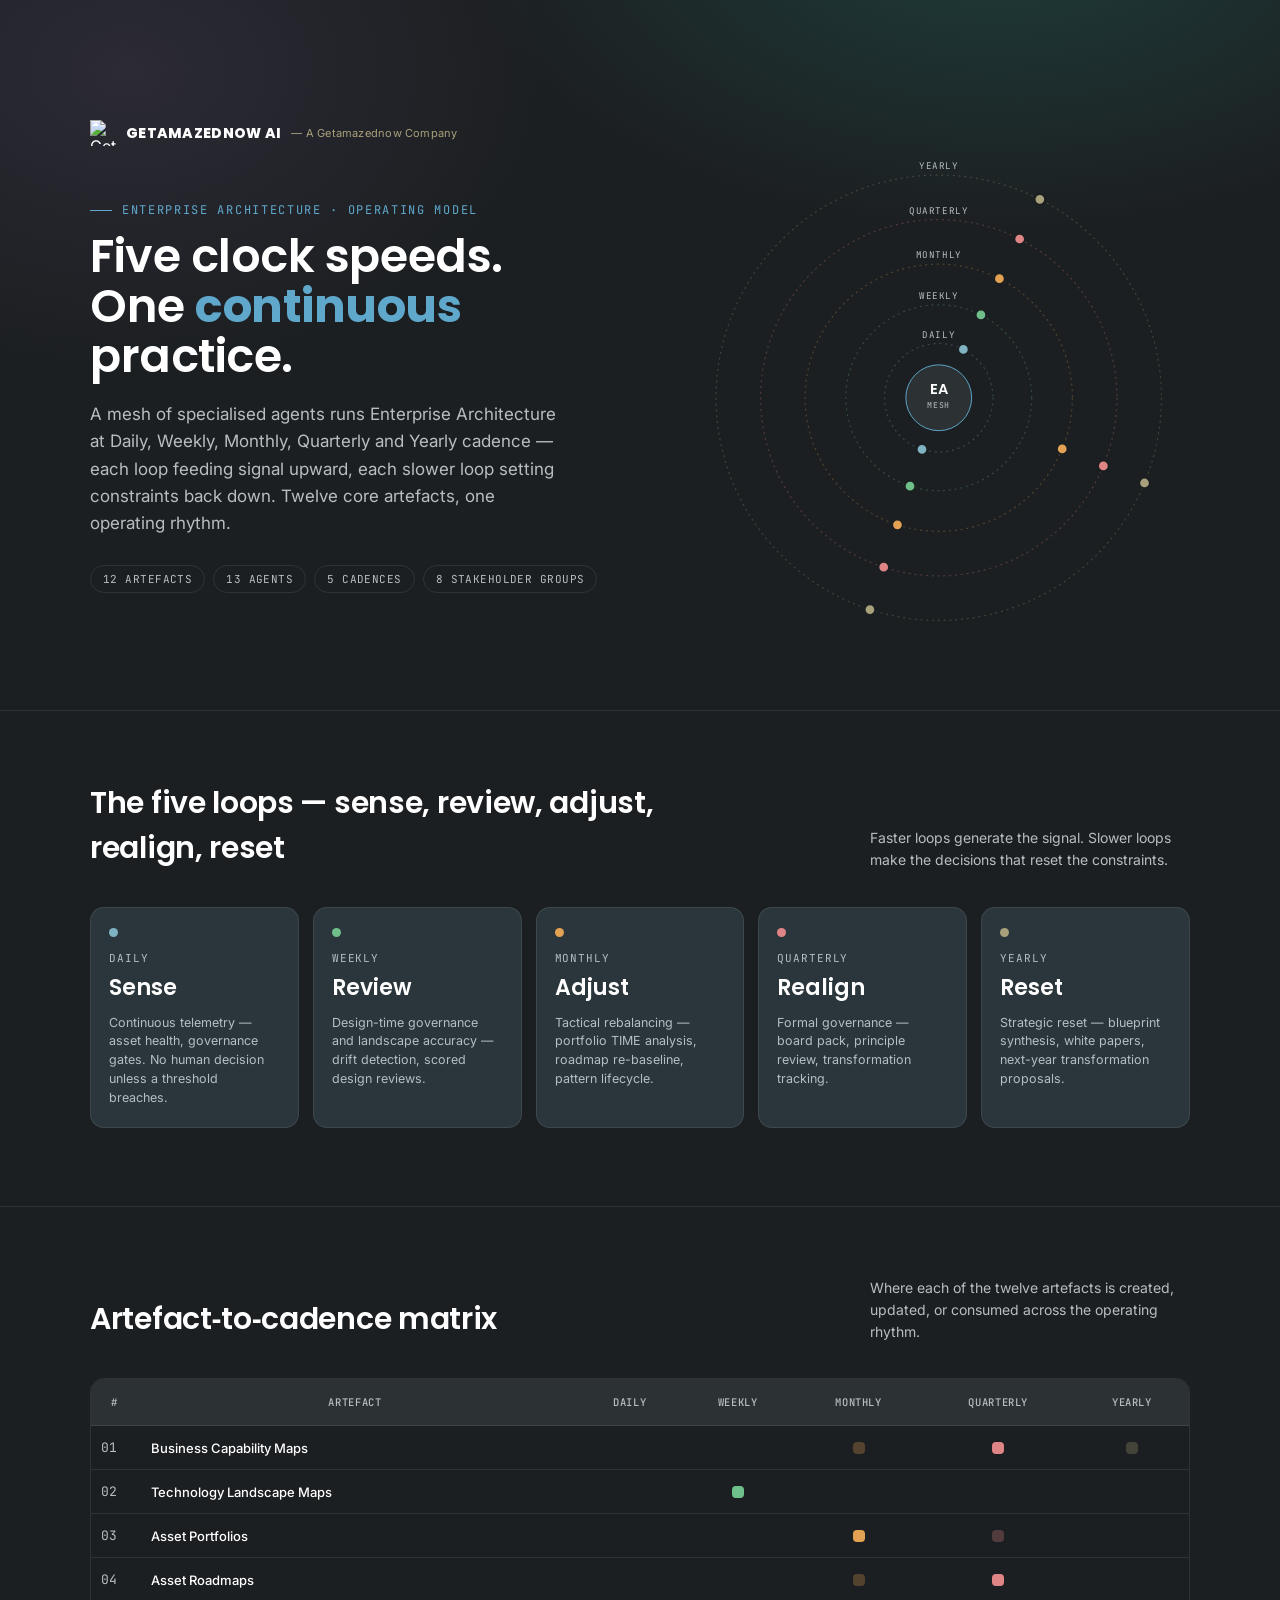
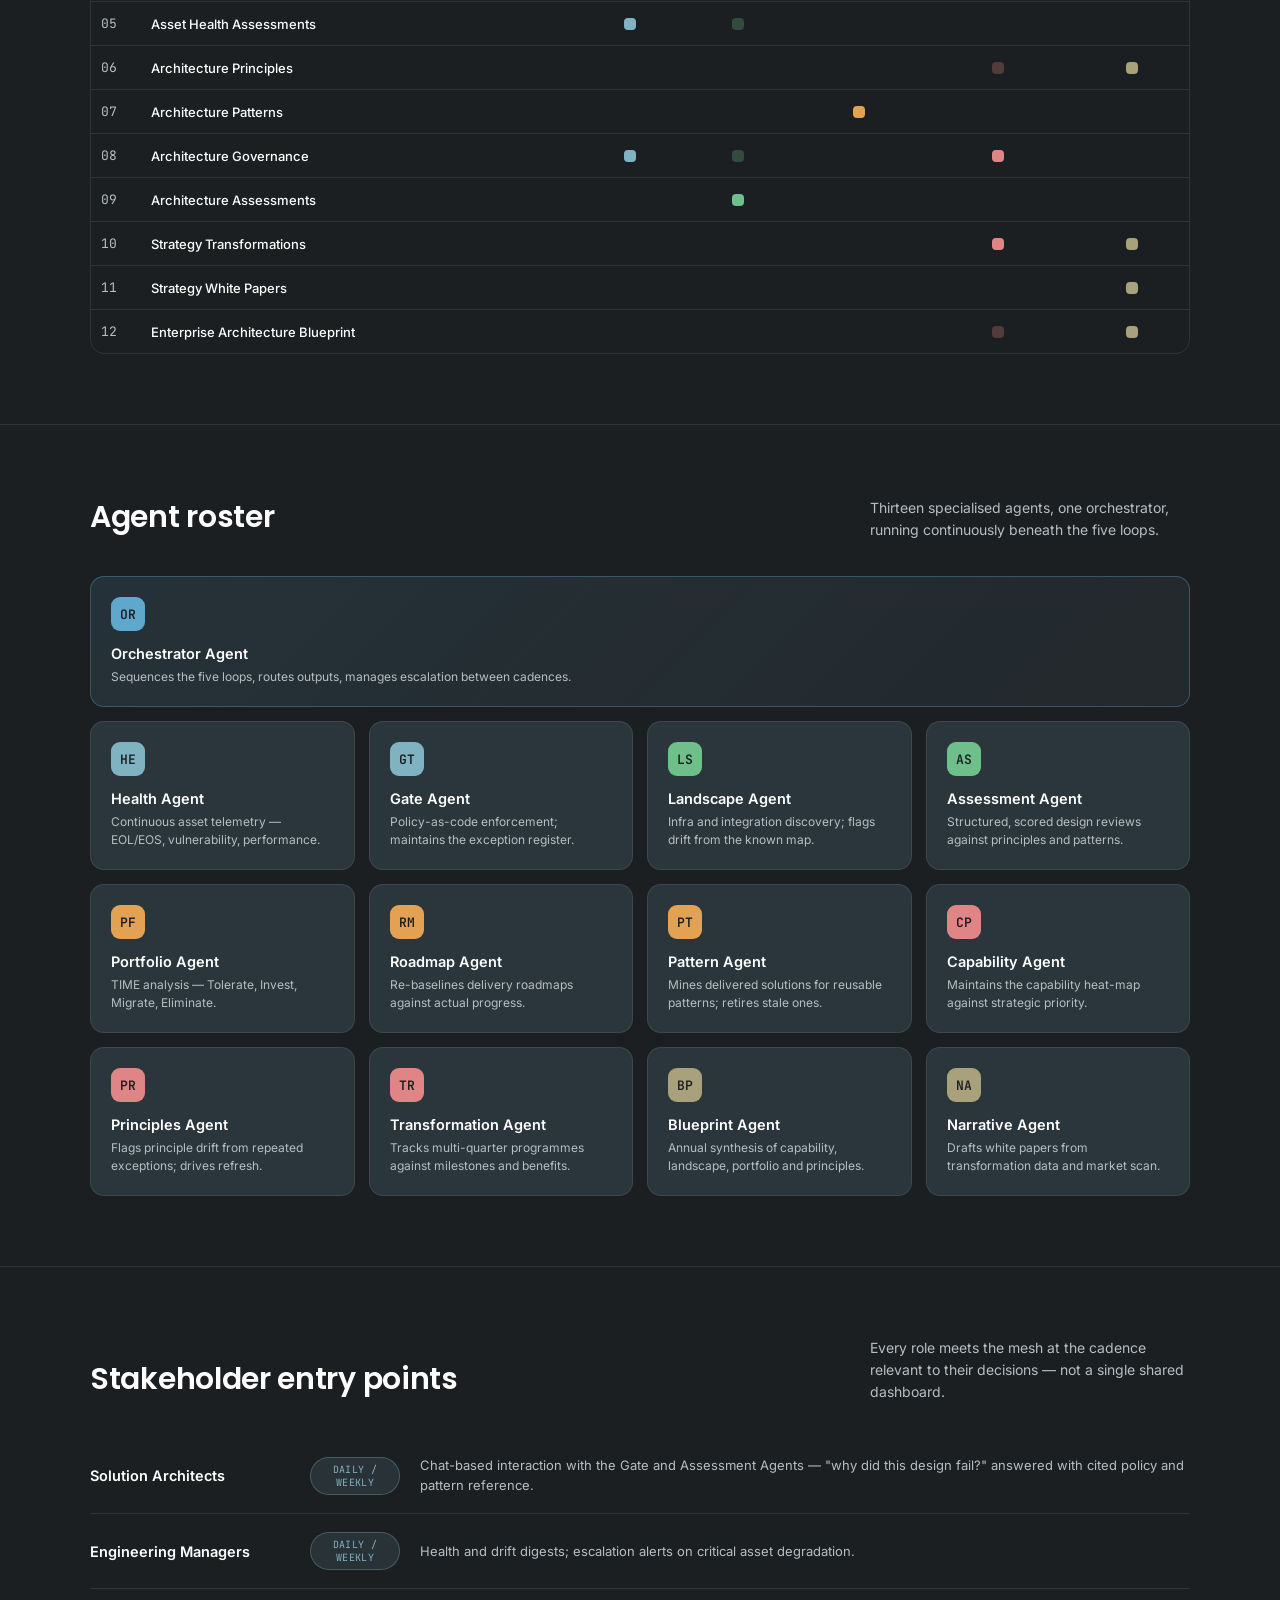
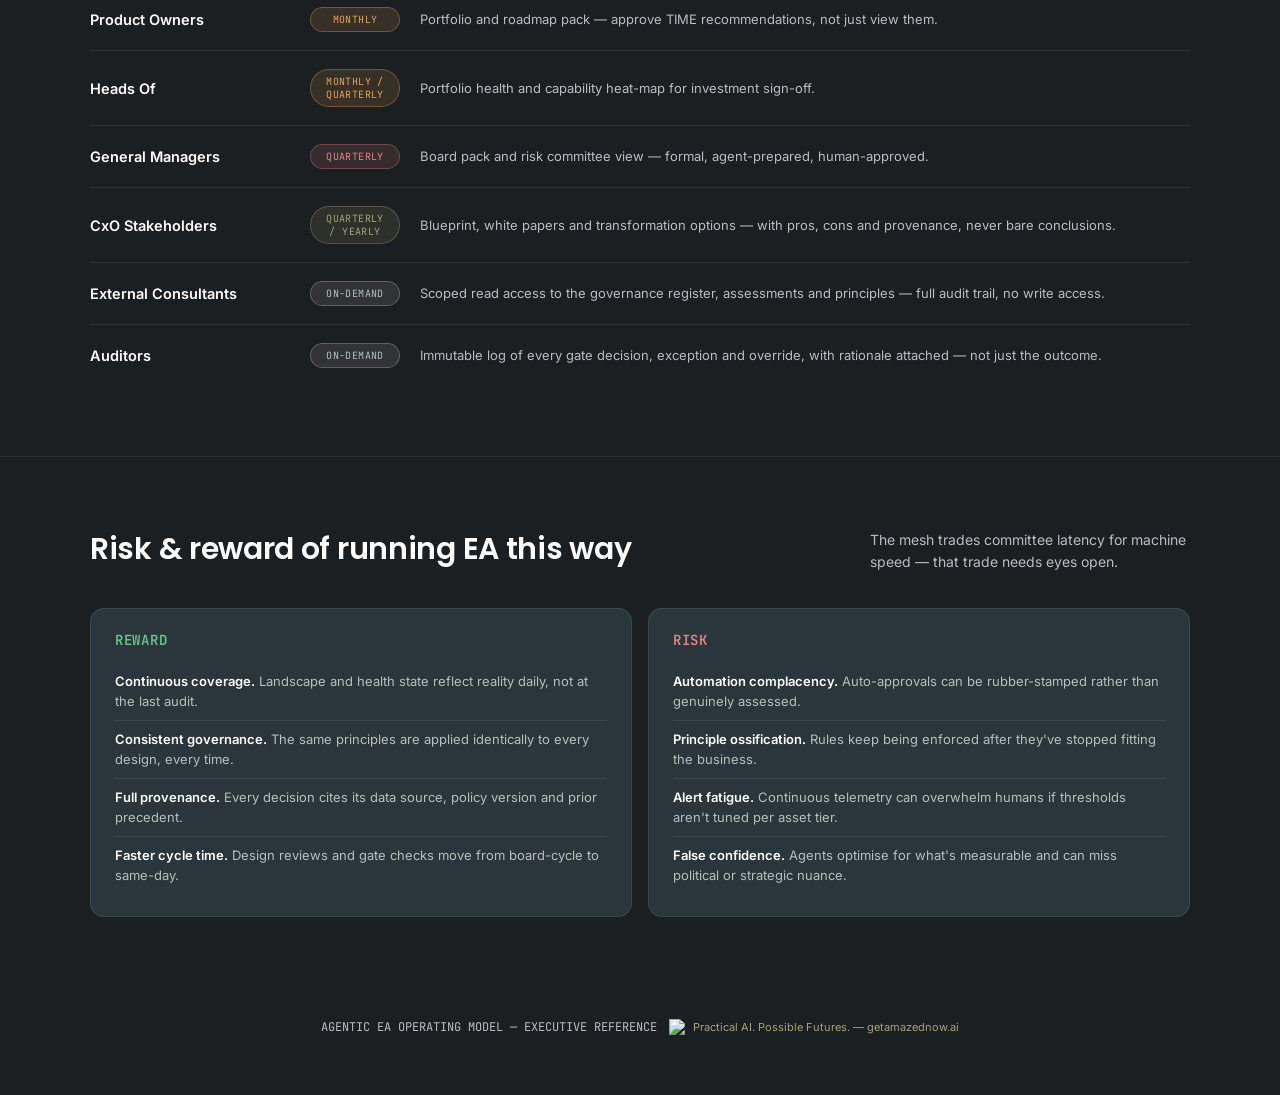
==== docs/visualization/Agentic-EA-Operating-Model-Visualization.html @ 9f482521 "Initial scaffold: EA Agent Mesh operating model repo structure" ====
<!DOCTYPE html>
<html lang="en">
<head>
<meta charset="UTF-8">
<title>Agentic Enterprise Architecture — Operating Model</title>
<link rel="icon" type="image/svg+xml" href="./Getamazednow AI Design System v1.0/Logo Files/Getamazednow-AI-Favicon.svg">
<link rel="icon" type="image/png" sizes="32x32" href="./Getamazednow AI Design System v1.0/Logo Files/Getamazednow-AI-Favicon-32.png">
<link rel="apple-touch-icon" sizes="180x180" href="./Getamazednow AI Design System v1.0/Logo Files/Getamazednow-AI-Favicon-180.png">
<style>
  @import url('https://fonts.googleapis.com/css2?family=Poppins:wght@500;600;700;800&family=Inter:wght@400;500;600;700&family=JetBrains+Mono:wght@500&display=swap');

  :root{
    /* Getamazednow AI Design System v1.0 */
    --bg:#1C1F21;            /* neutral-900 — deep background */
    --panel:#2A363B;         /* Ink — primary card/panel surface */
    --panel-2:#2C3234;       /* neutral-800 — secondary panel */
    --line: rgba(255,255,255,0.09);
    --ink:#FFFFFF;           /* white — primary text on dark surfaces */
    --muted:#B7BEC2;         /* neutral-300 — secondary text on dark */

    --signal:#5FA8CC;        /* primary accent */
    --signal-core:#8FC3DE;   /* decorative core-node highlight */
    --stone:#A8A17B;         /* secondary accent */

    --daily:#7FB3C2;         /* info, light-on-ink */
    --weekly:#6FBF8B;        /* success, light-on-ink */
    --monthly:#E3A253;       /* warning, light-on-ink */
    --quarterly:#E08585;     /* error, light-on-ink */
    --yearly:#A8A17B;        /* stone */
    --gold: var(--signal);
  }
  *{box-sizing:border-box;}
  html,body{margin:0;padding:0;background:var(--bg);color:var(--ink);font-family:'Inter',sans-serif;}
  ::selection{ background: var(--signal); color:#1C1F21; }

  .wrap{max-width:1180px;margin:0 auto;padding:0 40px;}

  h1,h2,h3{font-family:'Poppins',sans-serif; font-weight:600; letter-spacing:-0.01em; margin:0;}
  .brandbar{ display:flex; align-items:center; gap:10px; padding-top:32px; }
  .brandbar img{ height:26px; width:26px; display:block; }
  .brandbar .wordmark{ font-family:'Poppins',sans-serif; font-weight:800; font-size:14px; letter-spacing:0.02em; color:var(--ink); }
  .brandbar .byline{ font-family:'Inter',sans-serif; font-size:11px; color:var(--stone); letter-spacing:0.02em; }
  .eyebrow{
    font-family:'JetBrains Mono',monospace; font-size:12px; letter-spacing:0.14em;
    text-transform:uppercase; color:var(--signal); margin-bottom:14px; display:flex; align-items:center; gap:10px;
  }
  .eyebrow::before{content:"";width:22px;height:1px;background:var(--signal);display:inline-block;}

  /* HERO */
  .hero{ padding:88px 0 60px; position:relative; overflow:hidden;
    background: radial-gradient(ellipse 900px 500px at 78% -10%, rgba(45,212,191,0.16), transparent 60%),
                radial-gradient(ellipse 700px 500px at 10% 10%, rgba(176,140,232,0.10), transparent 60%);
  }
  .hero-grid{ display:grid; grid-template-columns: 1.05fr 0.95fr; gap:40px; align-items:center; }
  .hero h1{ font-size:46px; line-height:1.08; color:var(--ink);}
  .hero h1 em{ font-style:normal; color:var(--signal); font-weight:700;}
  .hero p.lead{ font-size:17px; line-height:1.6; color:var(--muted); max-width:480px; margin-top:20px;}
  .hero-tags{ display:flex; gap:8px; flex-wrap:wrap; margin-top:28px;}
  .tag{ font-family:'JetBrains Mono',monospace; font-size:11px; letter-spacing:0.04em; color:var(--muted);
    border:1px solid var(--line); padding:6px 12px; border-radius:100px;}

  /* ORBIT DIAGRAM */
  .orbit-box{ position:relative; display:flex; align-items:center; justify-content:center;}
  #orbitSvg{ width:100%; height:auto; max-width:520px; }
  .ring-label{ font-family:'JetBrains Mono',monospace; font-size:9.5px; fill:var(--muted); letter-spacing:0.06em;}
  .core-label{ font-family:'Poppins',sans-serif; font-size:15px; fill:var(--ink); font-weight:600;}
  .core-sub{ font-family:'JetBrains Mono',monospace; font-size:8.5px; fill:var(--muted); letter-spacing:0.08em;}
  .node{ cursor:default; }
  .node circle{ stroke:#1C1F21; stroke-width:2px; }
  .node text{ font-family:'Inter',sans-serif; font-size:8.2px; fill:var(--ink); font-weight:600; }
  .node-tip{ font-family:'JetBrains Mono',monospace; font-size:7.6px; fill:var(--muted); }

  /* SECTION SHELL */
  section{ padding:70px 0; border-top:1px solid var(--line); }
  .section-head{ display:flex; justify-content:space-between; align-items:flex-end; margin-bottom:36px; gap:24px;}
  .section-head h2{ font-size:30px; color:var(--ink); max-width:640px;}
  .section-head p{ color:var(--muted); font-size:14px; max-width:320px; line-height:1.55; margin:0;}

  /* CADENCE STRIP */
  .cadence-strip{ display:grid; grid-template-columns:repeat(5,1fr); gap:14px; margin-bottom:8px;}
  .cad-card{ background:var(--panel); border:1px solid var(--line); border-radius:14px; padding:20px 18px; position:relative;}
  .cad-dot{ width:9px;height:9px;border-radius:50%; margin-bottom:14px;}
  .cad-name{ font-family:'JetBrains Mono',monospace; font-size:11px; letter-spacing:0.08em; text-transform:uppercase; color:var(--muted); margin-bottom:6px;}
  .cad-verb{ font-family:'Poppins',sans-serif; font-size:22px; font-weight:600; margin-bottom:10px;}
  .cad-desc{ font-size:12.5px; color:var(--muted); line-height:1.5;}

  /* MATRIX */
  .matrix-scroll{ overflow-x:auto; border:1px solid var(--line); border-radius:14px; }
  table.matrix{ width:100%; border-collapse:collapse; font-size:13px; min-width:820px;}
  table.matrix th{ font-family:'JetBrains Mono',monospace; font-size:10.5px; letter-spacing:0.06em; text-transform:uppercase;
    color:var(--muted); text-align:center; padding:16px 10px; background:var(--panel-2); font-weight:500;}
  table.matrix th:first-child{ text-align:left; padding-left:20px;}
  table.matrix td{ text-align:center; padding:13px 10px; border-top:1px solid var(--line); }
  table.matrix td.label{ text-align:left; padding-left:20px; color:var(--ink); font-weight:500; white-space:nowrap;}
  table.matrix td.num{ font-family:'JetBrains Mono',monospace; color:var(--muted); padding-right:14px; width:28px;}
  .pip{ width:12px; height:12px; border-radius:4px; margin:0 auto; }

  /* AGENTS */
  .agent-grid{ display:grid; grid-template-columns:repeat(4,1fr); gap:14px; }
  .agent-card{ background:var(--panel); border:1px solid var(--line); border-radius:14px; padding:20px; }
  .agent-glyph{ width:34px; height:34px; border-radius:9px; display:flex; align-items:center; justify-content:center;
    font-family:'JetBrains Mono',monospace; font-weight:600; font-size:13px; color:#1C1F21; margin-bottom:14px;}
  .agent-name{ font-weight:600; font-size:14.5px; margin-bottom:6px;}
  .agent-fn{ font-size:12px; color:var(--muted); line-height:1.5;}
  .agent-orch{ grid-column: span 4; background:linear-gradient(135deg, rgba(95,168,204,0.14), rgba(143,195,222,0.06));
    border:1px solid rgba(95,168,204,0.35);}

  /* STAKEHOLDER LADDER */
  .ladder{ display:flex; flex-direction:column; gap:0; }
  .ladder-row{ display:grid; grid-template-columns: 200px 90px 1fr; gap:20px; align-items:center;
    padding:18px 0; border-top:1px solid var(--line);}
  .ladder-row:first-child{ border-top:none; }
  .ladder-role{ font-weight:600; font-size:14.5px;}
  .ladder-cad{ font-family:'JetBrains Mono',monospace; font-size:10px; padding:5px 10px; border-radius:100px; text-align:center; letter-spacing:0.04em;}
  .ladder-desc{ font-size:13px; color:var(--muted); line-height:1.5;}

  /* RISK REWARD */
  .rr-grid{ display:grid; grid-template-columns:1fr 1fr; gap:16px;}
  .rr-card{ background:var(--panel); border:1px solid var(--line); border-radius:14px; padding:22px 24px;}
  .rr-card h3{ font-size:14px; font-family:'JetBrains Mono',monospace; letter-spacing:0.05em; text-transform:uppercase; margin-bottom:14px;}
  .rr-card.reward h3{ color:var(--weekly); }
  .rr-card.risk h3{ color:var(--quarterly); }
  .rr-item{ font-size:13px; color:var(--muted); padding:9px 0; border-top:1px solid var(--line); line-height:1.5;}
  .rr-item:first-of-type{ border-top:none; }
  .rr-item b{ color:var(--ink); font-weight:600;}

  footer{ padding:32px 0 60px; display:flex; align-items:center; justify-content:space-between; flex-wrap:wrap; gap:12px;}
  footer .fbrand{ display:flex; align-items:center; gap:8px; }
  footer .fbrand img{ height:16px; width:16px; }
  footer p{ color:var(--muted); font-size:12px; font-family:'JetBrains Mono',monospace; margin:0;}
  footer .byline{ color:var(--stone); font-size:11px; font-family:'Inter',sans-serif; }

  @media (max-width:900px){
    .hero-grid{ grid-template-columns:1fr; }
    .cadence-strip{ grid-template-columns:repeat(2,1fr);}
    .agent-grid{ grid-template-columns:repeat(2,1fr);}
    .agent-orch{ grid-column: span 2;}
    .ladder-row{ grid-template-columns: 1fr; gap:8px;}
  }
</style>
</head>
<body>

<div class="hero">
  <div class="wrap">
    <div class="brandbar">
      <img src="./Getamazednow AI Design System v1.0/Logo Files/Getamazednow-AI-Icon-Monochrome-White.svg" alt="Getamazednow AI">
      <span class="wordmark">GETAMAZEDNOW AI</span>
      <span class="byline">— A Getamazednow Company</span>
    </div>
  </div>
  <div class="wrap hero-grid">
    <div>
      <div class="eyebrow">Enterprise Architecture · Operating Model</div>
      <h1>Five clock speeds.<br>One <em>continuous</em> practice.</h1>
      <p class="lead">A mesh of specialised agents runs Enterprise Architecture at Daily, Weekly, Monthly, Quarterly and Yearly cadence — each loop feeding signal upward, each slower loop setting constraints back down. Twelve core artefacts, one operating rhythm.</p>
      <div class="hero-tags">
        <span class="tag">12 ARTEFACTS</span>
        <span class="tag">13 AGENTS</span>
        <span class="tag">5 CADENCES</span>
        <span class="tag">8 STAKEHOLDER GROUPS</span>
      </div>
    </div>
    <div class="orbit-box">
      <svg id="orbitSvg" viewBox="0 0 520 520"></svg>
    </div>
  </div>
</div>

<section id="cadence">
  <div class="wrap">
    <div class="section-head">
      <h2>The five loops — sense, review, adjust, realign, reset</h2>
      <p>Faster loops generate the signal. Slower loops make the decisions that reset the constraints.</p>
    </div>
    <div class="cadence-strip" id="cadenceStrip"></div>
  </div>
</section>

<section id="matrix">
  <div class="wrap">
    <div class="section-head">
      <h2>Artefact‑to‑cadence matrix</h2>
      <p>Where each of the twelve artefacts is created, updated, or consumed across the operating rhythm.</p>
    </div>
    <div class="matrix-scroll">
      <table class="matrix" id="matrixTable"></table>
    </div>
  </div>
</section>

<section id="agents">
  <div class="wrap">
    <div class="section-head">
      <h2>Agent roster</h2>
      <p>Thirteen specialised agents, one orchestrator, running continuously beneath the five loops.</p>
    </div>
    <div class="agent-grid" id="agentGrid"></div>
  </div>
</section>

<section id="stakeholders">
  <div class="wrap">
    <div class="section-head">
      <h2>Stakeholder entry points</h2>
      <p>Every role meets the mesh at the cadence relevant to their decisions — not a single shared dashboard.</p>
    </div>
    <div class="ladder" id="ladder"></div>
  </div>
</section>

<section id="riskreward">
  <div class="wrap">
    <div class="section-head">
      <h2>Risk &amp; reward of running EA this way</h2>
      <p>The mesh trades committee latency for machine speed — that trade needs eyes open.</p>
    </div>
    <div class="rr-grid">
      <div class="rr-card reward">
        <h3>Reward</h3>
        <div class="rr-item"><b>Continuous coverage.</b> Landscape and health state reflect reality daily, not at the last audit.</div>
        <div class="rr-item"><b>Consistent governance.</b> The same principles are applied identically to every design, every time.</div>
        <div class="rr-item"><b>Full provenance.</b> Every decision cites its data source, policy version and prior precedent.</div>
        <div class="rr-item"><b>Faster cycle time.</b> Design reviews and gate checks move from board-cycle to same-day.</div>
      </div>
      <div class="rr-card risk">
        <h3>Risk</h3>
        <div class="rr-item"><b>Automation complacency.</b> Auto-approvals can be rubber-stamped rather than genuinely assessed.</div>
        <div class="rr-item"><b>Principle ossification.</b> Rules keep being enforced after they've stopped fitting the business.</div>
        <div class="rr-item"><b>Alert fatigue.</b> Continuous telemetry can overwhelm humans if thresholds aren't tuned per asset tier.</div>
        <div class="rr-item"><b>False confidence.</b> Agents optimise for what's measurable and can miss political or strategic nuance.</div>
      </div>
    </div>
  </div>
</section>

<footer>
  <div class="wrap footer-inner" style="display:flex; align-items:center; justify-content:space-between; flex-wrap:wrap; gap:12px;">
    <p>AGENTIC EA OPERATING MODEL — EXECUTIVE REFERENCE</p>
    <div class="fbrand">
      <img src="./Getamazednow AI Design System v1.0/Logo Files/Getamazednow-AI-Icon-Monochrome-White.svg" alt="Getamazednow AI">
      <span class="byline">Practical AI. Possible Futures. — getamazednow.ai</span>
    </div>
  </div>
</footer>

<script>
const CAD = [
  {key:'daily', name:'Daily', verb:'Sense', color:'var(--daily)', hex:'#7FB3C2',
    desc:'Continuous telemetry — asset health, governance gates. No human decision unless a threshold breaches.'},
  {key:'weekly', name:'Weekly', verb:'Review', color:'var(--weekly)', hex:'#6FBF8B',
    desc:'Design-time governance and landscape accuracy — drift detection, scored design reviews.'},
  {key:'monthly', name:'Monthly', verb:'Adjust', color:'var(--monthly)', hex:'#E3A253',
    desc:'Tactical rebalancing — portfolio TIME analysis, roadmap re-baseline, pattern lifecycle.'},
  {key:'quarterly', name:'Quarterly', verb:'Realign', color:'var(--quarterly)', hex:'#E08585',
    desc:'Formal governance — board pack, principle review, transformation tracking.'},
  {key:'yearly', name:'Yearly', verb:'Reset', color:'var(--yearly)', hex:'#A8A17B',
    desc:'Strategic reset — blueprint synthesis, white papers, next-year transformation proposals.'},
];

// ---- Cadence strip
const stripEl = document.getElementById('cadenceStrip');
CAD.forEach(c=>{
  stripEl.innerHTML += `<div class="cad-card">
    <div class="cad-dot" style="background:${c.color}"></div>
    <div class="cad-name">${c.name}</div>
    <div class="cad-verb">${c.verb}</div>
    <div class="cad-desc">${c.desc}</div>
  </div>`;
});

// ---- Matrix
const ARTEFACTS = [
  {n:'Business Capability Maps', vals:['','','o','X','o']},
  {n:'Technology Landscape Maps', vals:['','X','','','']},
  {n:'Asset Portfolios', vals:['','','X','o','']},
  {n:'Asset Roadmaps', vals:['','','o','X','']},
  {n:'Asset Health Assessments', vals:['X','o','','','']},
  {n:'Architecture Principles', vals:['','','','o','X']},
  {n:'Architecture Patterns', vals:['','','X','','']},
  {n:'Architecture Governance', vals:['X','o','','X','']},
  {n:'Architecture Assessments', vals:['','X','','','']},
  {n:'Strategy Transformations', vals:['','','','X','X']},
  {n:'Strategy White Papers', vals:['','','','','X']},
  {n:'Enterprise Architecture Blueprint', vals:['','','','o','X']},
];
const matEl = document.getElementById('matrixTable');
let thead = '<tr><th>#</th><th>Artefact</th>' + CAD.map(c=>`<th>${c.name}</th>`).join('') + '</tr>';
let rows = ARTEFACTS.map((a,i)=>{
  let cells = a.vals.map((v,ci)=>{
    if(v==='X') return `<td><div class="pip" style="background:${CAD[ci].hex}"></div></td>`;
    if(v==='o') return `<td><div class="pip" style="background:${CAD[ci].hex}; opacity:0.28"></div></td>`;
    return `<td></td>`;
  }).join('');
  return `<tr><td class="num">${String(i+1).padStart(2,'0')}</td><td class="label">${a.n}</td>${cells}</tr>`;
}).join('');
matEl.innerHTML = thead + rows;

// ---- Agents
const AGENTS = [
  {i:'OR', name:'Orchestrator Agent', fn:'Sequences the five loops, routes outputs, manages escalation between cadences.', hex:'#5FA8CC', orch:true},
  {i:'HE', name:'Health Agent', fn:'Continuous asset telemetry — EOL/EOS, vulnerability, performance.', hex:'#7FB3C2'},
  {i:'GT', name:'Gate Agent', fn:'Policy-as-code enforcement; maintains the exception register.', hex:'#7FB3C2'},
  {i:'LS', name:'Landscape Agent', fn:'Infra and integration discovery; flags drift from the known map.', hex:'#6FBF8B'},
  {i:'AS', name:'Assessment Agent', fn:'Structured, scored design reviews against principles and patterns.', hex:'#6FBF8B'},
  {i:'PF', name:'Portfolio Agent', fn:'TIME analysis — Tolerate, Invest, Migrate, Eliminate.', hex:'#E3A253'},
  {i:'RM', name:'Roadmap Agent', fn:'Re-baselines delivery roadmaps against actual progress.', hex:'#E3A253'},
  {i:'PT', name:'Pattern Agent', fn:'Mines delivered solutions for reusable patterns; retires stale ones.', hex:'#E3A253'},
  {i:'CP', name:'Capability Agent', fn:'Maintains the capability heat-map against strategic priority.', hex:'#E08585'},
  {i:'PR', name:'Principles Agent', fn:'Flags principle drift from repeated exceptions; drives refresh.', hex:'#E08585'},
  {i:'TR', name:'Transformation Agent', fn:'Tracks multi-quarter programmes against milestones and benefits.', hex:'#E08585'},
  {i:'BP', name:'Blueprint Agent', fn:'Annual synthesis of capability, landscape, portfolio and principles.', hex:'#A8A17B'},
  {i:'NA', name:'Narrative Agent', fn:'Drafts white papers from transformation data and market scan.', hex:'#A8A17B'},
];
const agentGrid = document.getElementById('agentGrid');
AGENTS.forEach(a=>{
  agentGrid.innerHTML += `<div class="agent-card ${a.orch?'agent-orch':''}">
    <div class="agent-glyph" style="background:${a.hex}">${a.i}</div>
    <div class="agent-name">${a.name}</div>
    <div class="agent-fn">${a.fn}</div>
  </div>`;
});

// ---- Stakeholder ladder
const LADDER = [
  {role:'Solution Architects', cad:'DAILY / WEEKLY', color:'#7FB3C2', desc:'Chat-based interaction with the Gate and Assessment Agents — "why did this design fail?" answered with cited policy and pattern reference.'},
  {role:'Engineering Managers', cad:'DAILY / WEEKLY', color:'#7FB3C2', desc:'Health and drift digests; escalation alerts on critical asset degradation.'},
  {role:'Product Owners', cad:'MONTHLY', color:'#E3A253', desc:'Portfolio and roadmap pack — approve TIME recommendations, not just view them.'},
  {role:'Heads Of', cad:'MONTHLY / QUARTERLY', color:'#E3A253', desc:'Portfolio health and capability heat-map for investment sign-off.'},
  {role:'General Managers', cad:'QUARTERLY', color:'#E08585', desc:'Board pack and risk committee view — formal, agent-prepared, human-approved.'},
  {role:'CxO Stakeholders', cad:'QUARTERLY / YEARLY', color:'#A8A17B', desc:'Blueprint, white papers and transformation options — with pros, cons and provenance, never bare conclusions.'},
  {role:'External Consultants', cad:'ON-DEMAND', color:'#B7BEC2', desc:'Scoped read access to the governance register, assessments and principles — full audit trail, no write access.'},
  {role:'Auditors', cad:'ON-DEMAND', color:'#B7BEC2', desc:'Immutable log of every gate decision, exception and override, with rationale attached — not just the outcome.'},
];
const ladderEl = document.getElementById('ladder');
LADDER.forEach(l=>{
  ladderEl.innerHTML += `<div class="ladder-row">
    <div class="ladder-role">${l.role}</div>
    <div class="ladder-cad" style="background:${l.color}22; color:${l.color}; border:1px solid ${l.color}55;">${l.cad}</div>
    <div class="ladder-desc">${l.desc}</div>
  </div>`;
});

// ---- Orbit SVG (rings: yearly outer -> daily inner)
const svg = document.getElementById('orbitSvg');
const cx=260, cy=260;
const ringsOuterToInner = [
  {r:230, key:'yearly'}, {r:184, key:'quarterly'}, {r:138, key:'monthly'}, {r:96, key:'weekly'}, {r:56, key:'daily'}
];
let svgContent = '';
// rings
ringsOuterToInner.forEach(ring=>{
  const c = CAD.find(c=>c.key===ring.key);
  svgContent += `<circle cx="${cx}" cy="${cy}" r="${ring.r}" fill="none" stroke="${c.hex}" stroke-opacity="0.28" stroke-width="1.2" stroke-dasharray="2 4"/>`;
});
// ring labels (top of each ring)
ringsOuterToInner.forEach(ring=>{
  const c = CAD.find(c=>c.key===ring.key);
  svgContent += `<text x="${cx}" y="${cy-ring.r-6}" text-anchor="middle" class="ring-label" fill="${c.hex}">${c.name.toUpperCase()}</text>`;
});
// nodes per ring: artefact short codes placed at angles
const ringNodes = {
  yearly: ['Blueprint','White Papers','Transformation'],
  quarterly: ['Governance Bd','Principles Rvw','Capability Refresh'],
  monthly: ['Portfolio TIME','Roadmap','Patterns'],
  weekly: ['Landscape','Assessments'],
  daily: ['Health','Gates'],
};
ringsOuterToInner.forEach(ring=>{
  const c = CAD.find(c=>c.key===ring.key);
  const items = ringNodes[ring.key];
  const n = items.length;
  items.forEach((label,i)=>{
    // spread nodes around the lower arc so labels don't collide with ring-name at top
    const angle = (Math.PI*0.15) + (i/(n-1||1)) * (Math.PI*0.95);
    const x = cx + ring.r*Math.sin(angle);
    const y = cy - ring.r*Math.cos(angle);
    svgContent += `<g class="node">
      <circle cx="${x}" cy="${y}" r="5.5" fill="${c.hex}"/>
    </g>`;
  });
});
// core
svgContent += `<circle cx="${cx}" cy="${cy}" r="34" fill="#2C3234" stroke="#5FA8CC" stroke-width="1"/>`;
svgContent += `<text x="${cx}" y="${cy-4}" text-anchor="middle" class="core-label">EA</text>`;
svgContent += `<text x="${cx}" y="${cy+11}" text-anchor="middle" class="core-sub">MESH</text>`;
svg.innerHTML = svgContent;
</script>

</body>
</html>
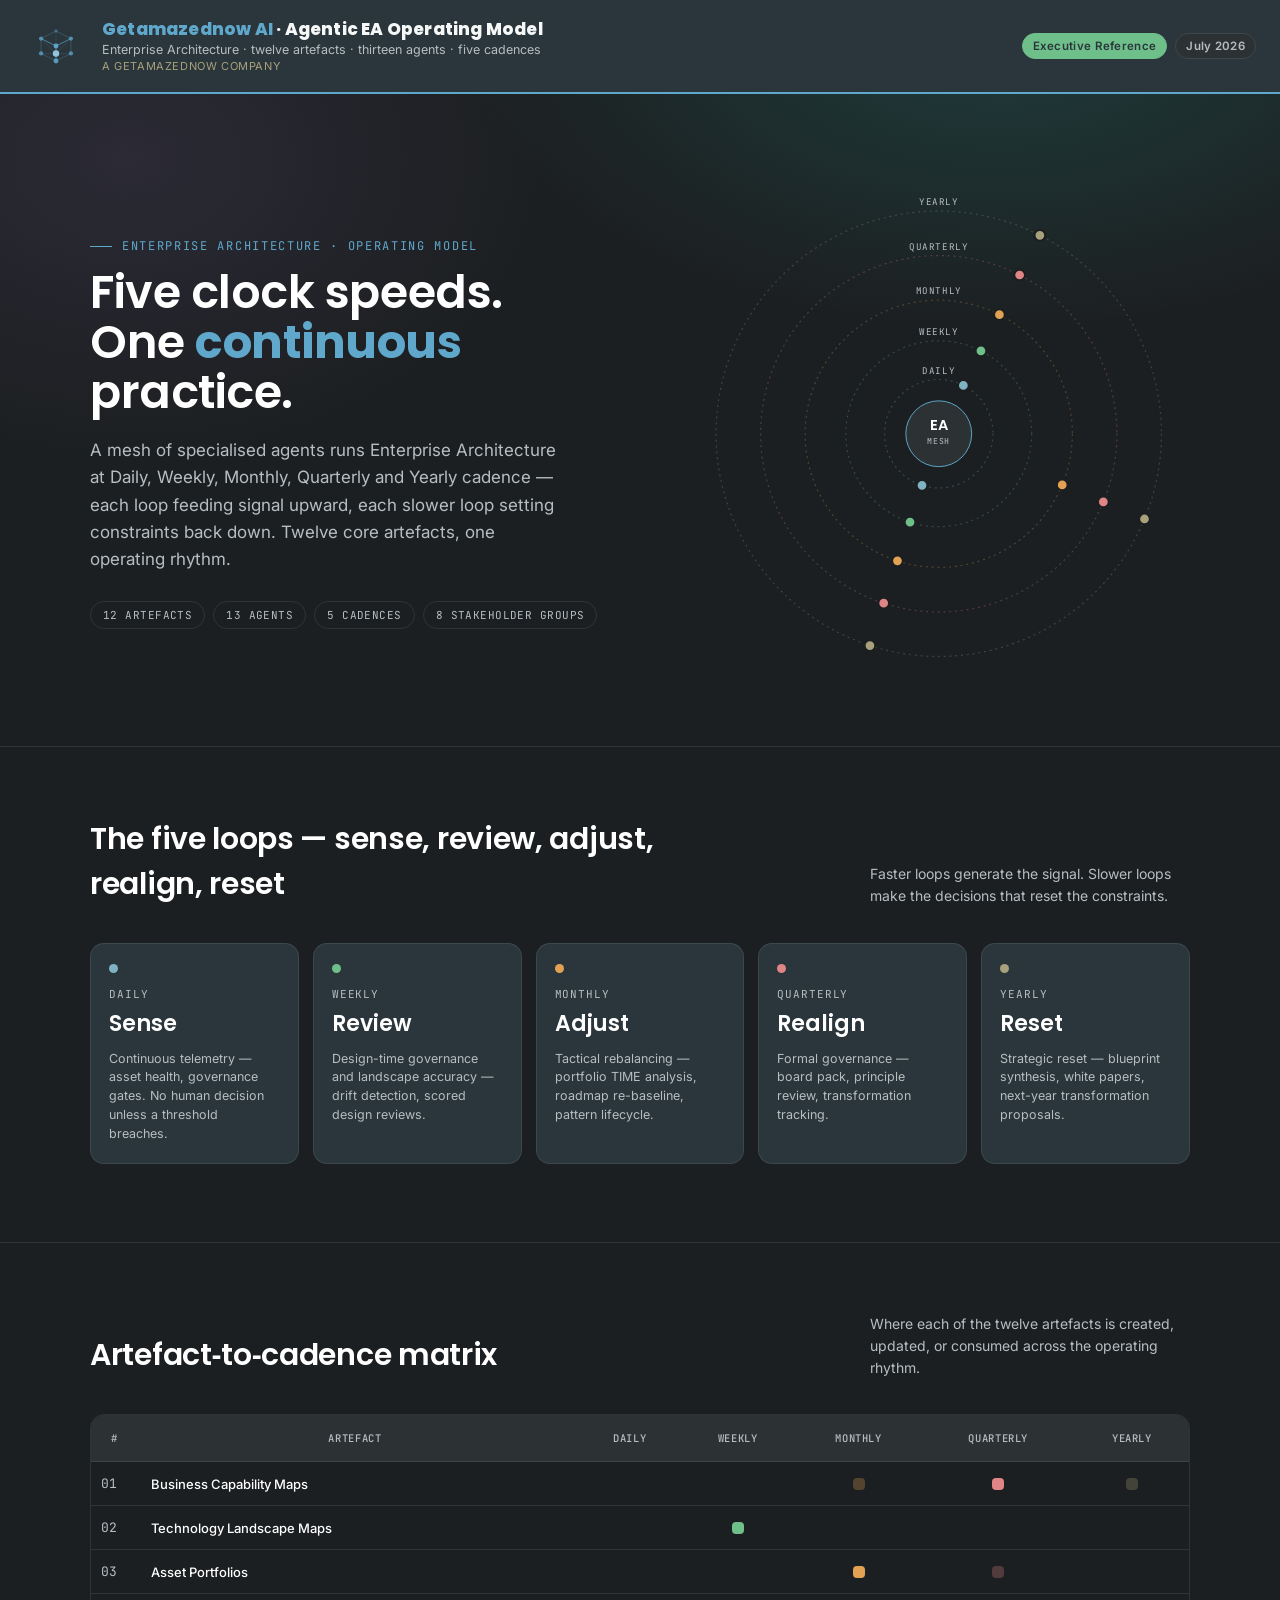
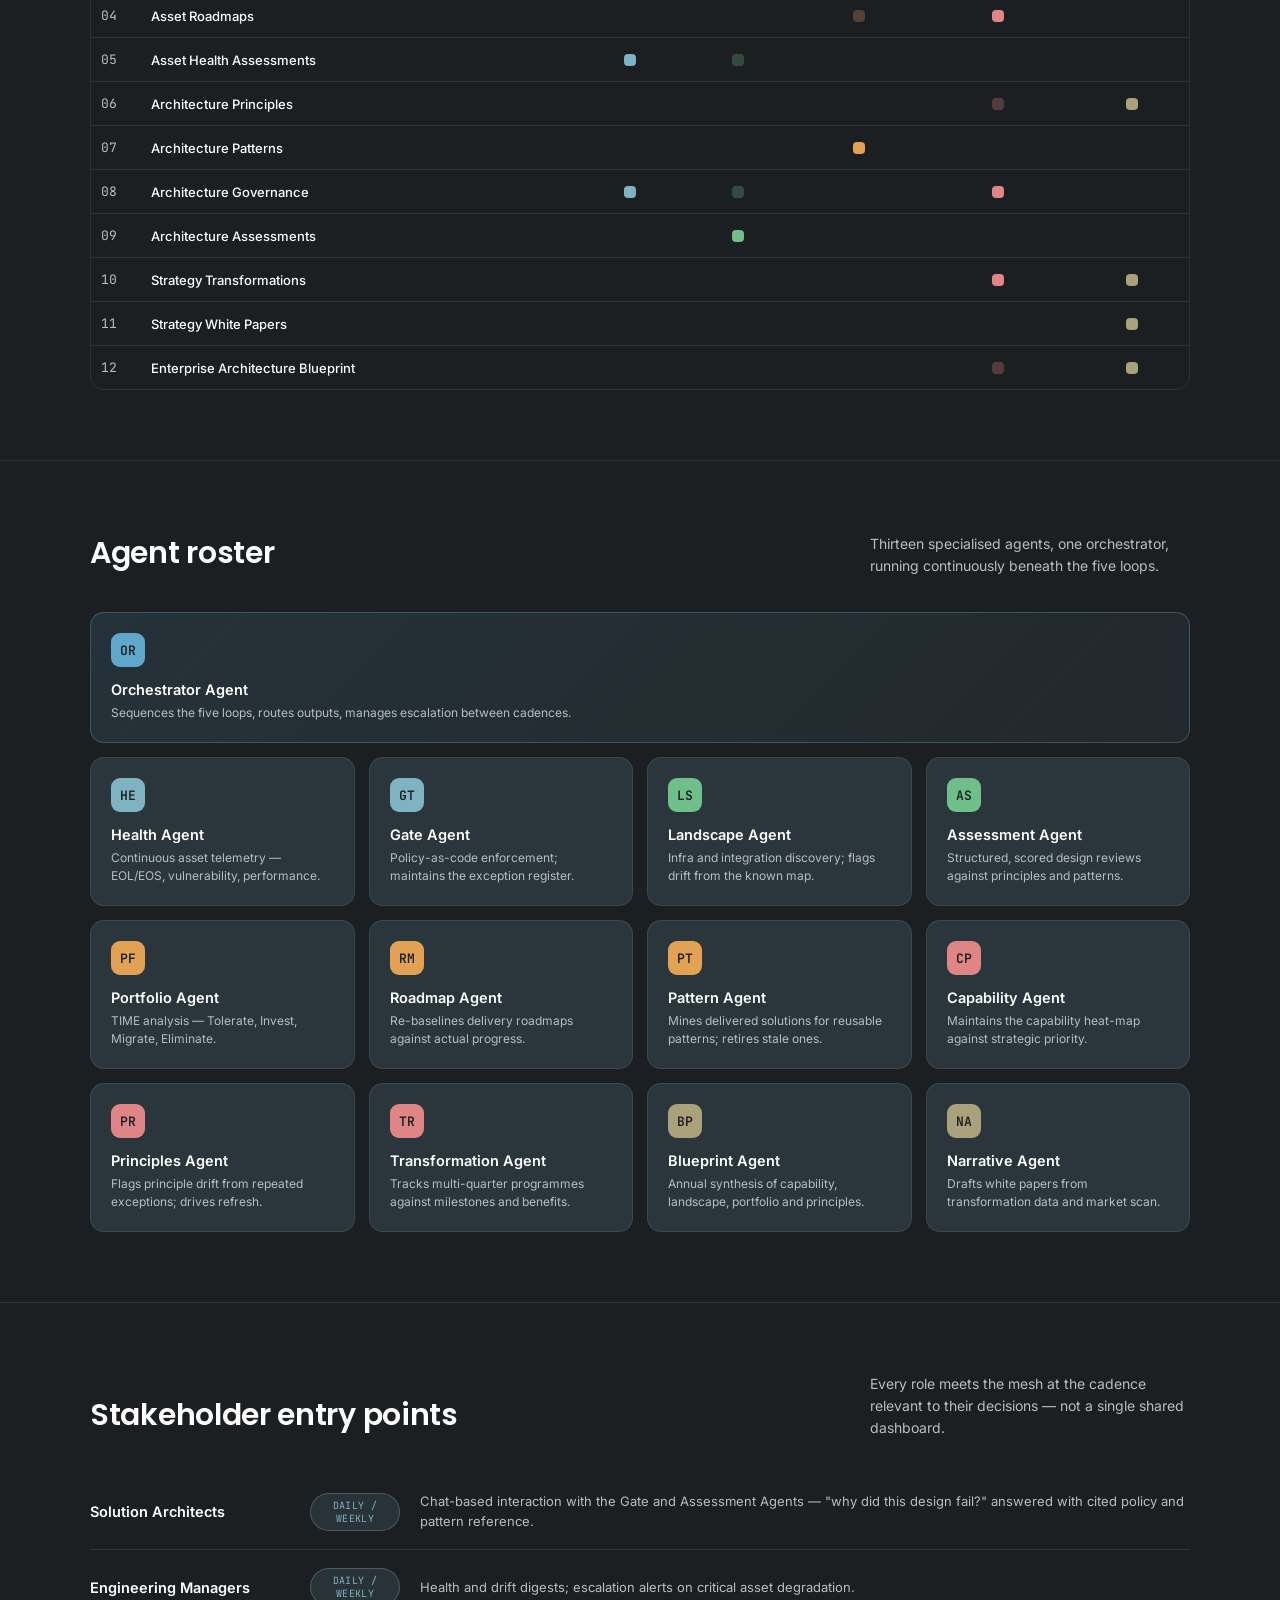
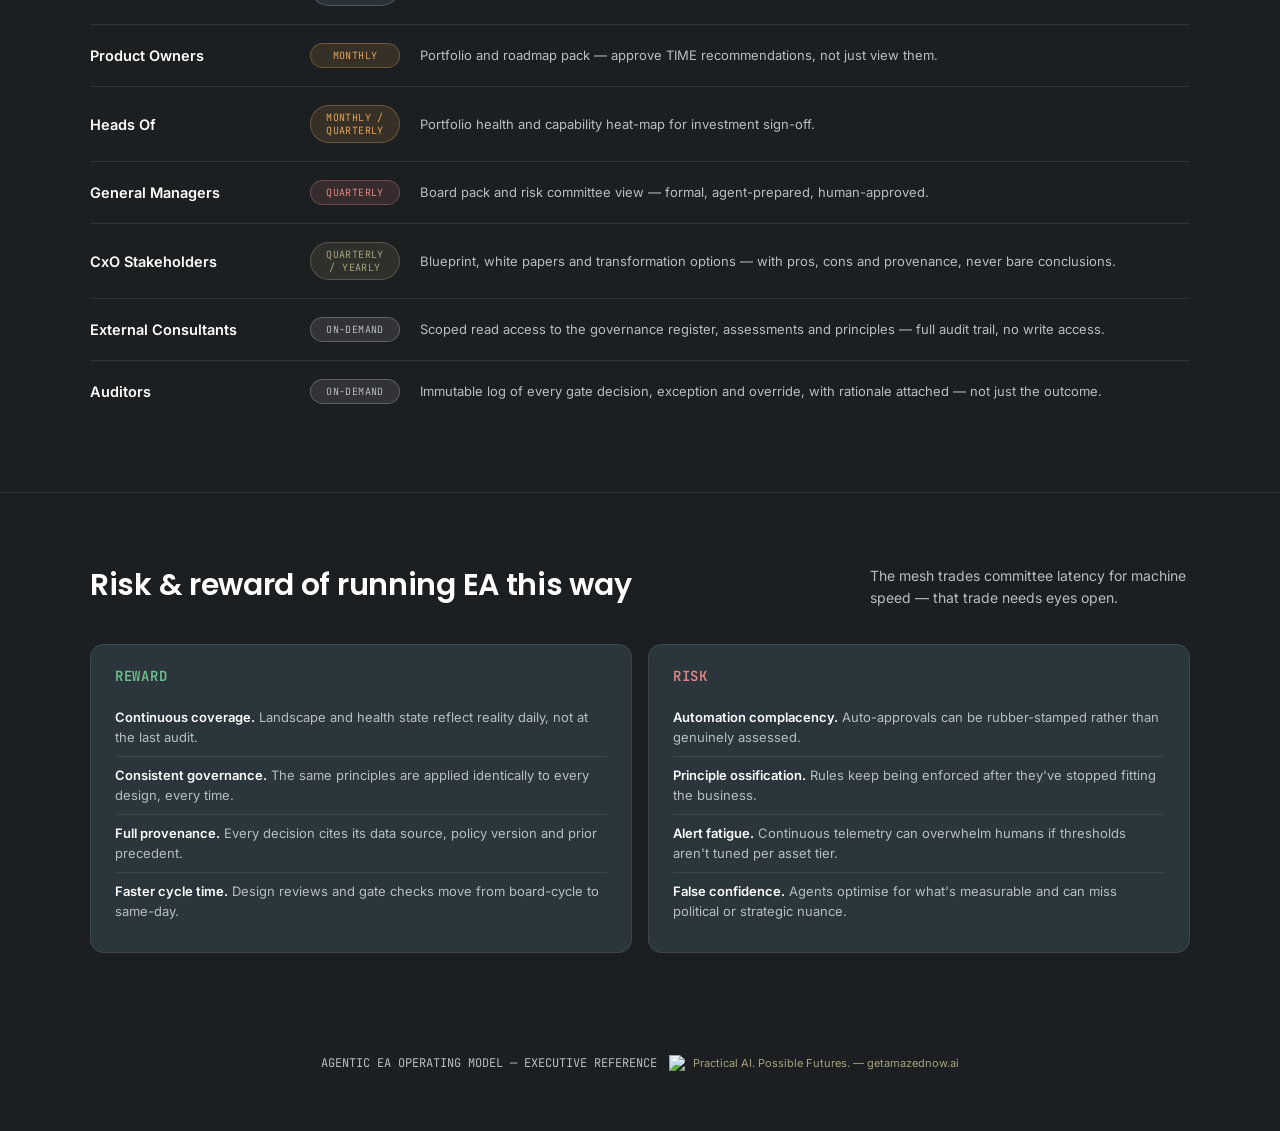
==== commit 3580ff6d: "Brand: unified Getamazednow AI masthead on live page" ====
--- a/docs/visualization/Agentic-EA-Operating-Model-Visualization.html
+++ b/docs/visualization/Agentic-EA-Operating-Model-Visualization.html
@@ -40,6 +40,34 @@
   .brandbar img{ height:26px; width:26px; display:block; }
   .brandbar .wordmark{ font-family:'Poppins',sans-serif; font-weight:800; font-size:14px; letter-spacing:0.02em; color:var(--ink); }
   .brandbar .byline{ font-family:'Inter',sans-serif; font-size:11px; color:var(--stone); letter-spacing:0.02em; }
+
+  /* ===== Getamazednow AI — unified brand masthead (shared across getamazednow.ai properties) ===== */
+  .topbar{
+    --gai-ink:#2A363B; --gai-signal:#5FA8CC; --gai-signal-core:#8FC3DE; --gai-stone:#A8A17B;
+    --gai-neutral-800:#2C3234; --gai-neutral-700:#3F474A; --gai-neutral-50:#F6F7F7; --gai-neutral-300:#B7BEC2;
+    --gai-success-on-ink:#6FBF8B; --gai-warning-on-ink:#E3A253; --gai-radius-pill:999px;
+    --gai-font-display:"Poppins","Segoe UI",sans-serif; --gai-font-body:"Inter","Segoe UI",sans-serif;
+    --accent:var(--gai-signal); --bg-panel-2:var(--gai-neutral-800); --border:var(--gai-neutral-700);
+    --text:var(--gai-neutral-50); --text-dim:var(--gai-neutral-300); --stone:var(--gai-stone);
+    --green:var(--gai-success-on-ink); --amber:var(--gai-warning-on-ink);
+    display:flex; justify-content:space-between; align-items:center; padding:14px 24px;
+    border-bottom:2px solid var(--accent); background:var(--gai-ink); font-family:var(--gai-font-body);
+  }
+  .topbar-left{ display:flex; align-items:center; gap:14px; }
+  .topbar .brand-logo{ height:64px; width:64px; display:block; flex:0 0 auto; }
+  .topbar .brand-title{ font-family:var(--gai-font-display); font-weight:800; font-size:17px; letter-spacing:0.2px; color:var(--text); line-height:1.2; }
+  .topbar .brand-title .brand-name{ color:var(--accent); }
+  .topbar .brand-sub{ color:var(--text-dim); font-size:12.5px; margin-top:2px; }
+  .topbar .brand-byline{ color:var(--stone); font-size:11px; letter-spacing:0.6px; text-transform:uppercase; margin-top:2px; }
+  .topbar-right{ display:flex; gap:8px; align-items:center; }
+  .topbar .pill{ border:1px solid var(--border); background:var(--bg-panel-2); color:var(--text-dim); padding:5px 10px; border-radius:var(--gai-radius-pill); font-size:11.5px; font-weight:600; letter-spacing:0.3px; white-space:nowrap; }
+  .topbar .pill-live{ color:var(--gai-ink); background:var(--green); border-color:var(--green); }
+  @media (max-width:640px){
+    .topbar{ padding:12px 16px; }
+    .topbar .brand-logo{ height:48px; width:48px; }
+    .topbar .brand-sub{ display:none; }
+    .topbar-right{ display:none; }
+  }
   .eyebrow{
     font-family:'JetBrains Mono',monospace; font-size:12px; letter-spacing:0.14em;
     text-transform:uppercase; color:var(--signal); margin-bottom:14px; display:flex; align-items:center; gap:10px;
@@ -141,14 +169,47 @@
 </head>
 <body>
 
+<header class="topbar">
+  <div class="topbar-left">
+    <svg class="brand-logo" viewBox="130 60 180 180" xmlns="http://www.w3.org/2000/svg" role="img" aria-label="Getamazednow AI — Tensor Node Lattice mark">
+      <circle cx="220" cy="150" r="90" fill="#2A363B"/>
+      <line x1="220" y1="108" x2="178" y2="129" stroke="#5FA8CC" stroke-width="1.6" opacity="0.5"/>
+      <line x1="220" y1="108" x2="262" y2="129" stroke="#5FA8CC" stroke-width="1.6" opacity="0.5"/>
+      <line x1="178" y1="129" x2="178" y2="171" stroke="#5FA8CC" stroke-width="1.6" opacity="0.5"/>
+      <line x1="262" y1="129" x2="262" y2="171" stroke="#5FA8CC" stroke-width="1.6" opacity="0.5"/>
+      <line x1="178" y1="171" x2="220" y2="192" stroke="#5FA8CC" stroke-width="1.6" opacity="0.5"/>
+      <line x1="262" y1="171" x2="220" y2="192" stroke="#5FA8CC" stroke-width="1.6" opacity="0.5"/>
+      <line x1="178" y1="129" x2="220" y2="150" stroke="#5FA8CC" stroke-width="2.2" opacity="0.85"/>
+      <line x1="262" y1="129" x2="220" y2="150" stroke="#5FA8CC" stroke-width="2.2" opacity="0.85"/>
+      <line x1="220" y1="150" x2="220" y2="192" stroke="#5FA8CC" stroke-width="2.2" opacity="0.85"/>
+      <line x1="220" y1="171" x2="220" y2="108" stroke="#5FA8CC" stroke-width="1.1" opacity="0.35"/>
+      <line x1="220" y1="171" x2="178" y2="129" stroke="#5FA8CC" stroke-width="1.1" opacity="0.35"/>
+      <line x1="220" y1="171" x2="262" y2="129" stroke="#5FA8CC" stroke-width="1.1" opacity="0.35"/>
+      <line x1="220" y1="171" x2="178" y2="171" stroke="#5FA8CC" stroke-width="1.1" opacity="0.35"/>
+      <line x1="220" y1="171" x2="262" y2="171" stroke="#5FA8CC" stroke-width="1.1" opacity="0.35"/>
+      <line x1="220" y1="171" x2="220" y2="192" stroke="#5FA8CC" stroke-width="1.1" opacity="0.35"/>
+      <circle cx="220" cy="108" r="5" fill="#5FA8CC" opacity="0.4"/>
+      <circle cx="178" cy="129" r="6" fill="#5FA8CC" opacity="0.75"/>
+      <circle cx="262" cy="129" r="6" fill="#5FA8CC" opacity="0.75"/>
+      <circle cx="178" cy="171" r="6" fill="#5FA8CC" opacity="0.75"/>
+      <circle cx="262" cy="171" r="6" fill="#5FA8CC" opacity="0.75"/>
+      <circle cx="220" cy="192" r="7" fill="#5FA8CC" opacity="0.85"/>
+      <circle cx="220" cy="150" r="7" fill="#5FA8CC" opacity="0.95"/>
+      <circle cx="220" cy="171" r="9" fill="#8FC3DE"/>
+    </svg>
+    <div>
+      <div class="brand-title"><span class="brand-name">Getamazednow AI</span> · Agentic EA Operating Model</div>
+      <div class="brand-sub">Enterprise Architecture · twelve artefacts · thirteen agents · five cadences</div>
+      <div class="brand-byline">A Getamazednow Company</div>
+    </div>
+  </div>
+  <div class="topbar-right">
+    <span class="pill pill-live">Executive Reference</span>
+    <span class="pill">July 2026</span>
+  </div>
+</header>
+
 <div class="hero">
-  <div class="wrap">
-    <div class="brandbar">
-      <img src="./Getamazednow AI Design System v1.0/Logo Files/Getamazednow-AI-Icon-Monochrome-White.svg" alt="Getamazednow AI">
-      <span class="wordmark">GETAMAZEDNOW AI</span>
-      <span class="byline">— A Getamazednow Company</span>
-    </div>
-  </div>
   <div class="wrap hero-grid">
     <div>
       <div class="eyebrow">Enterprise Architecture · Operating Model</div>
